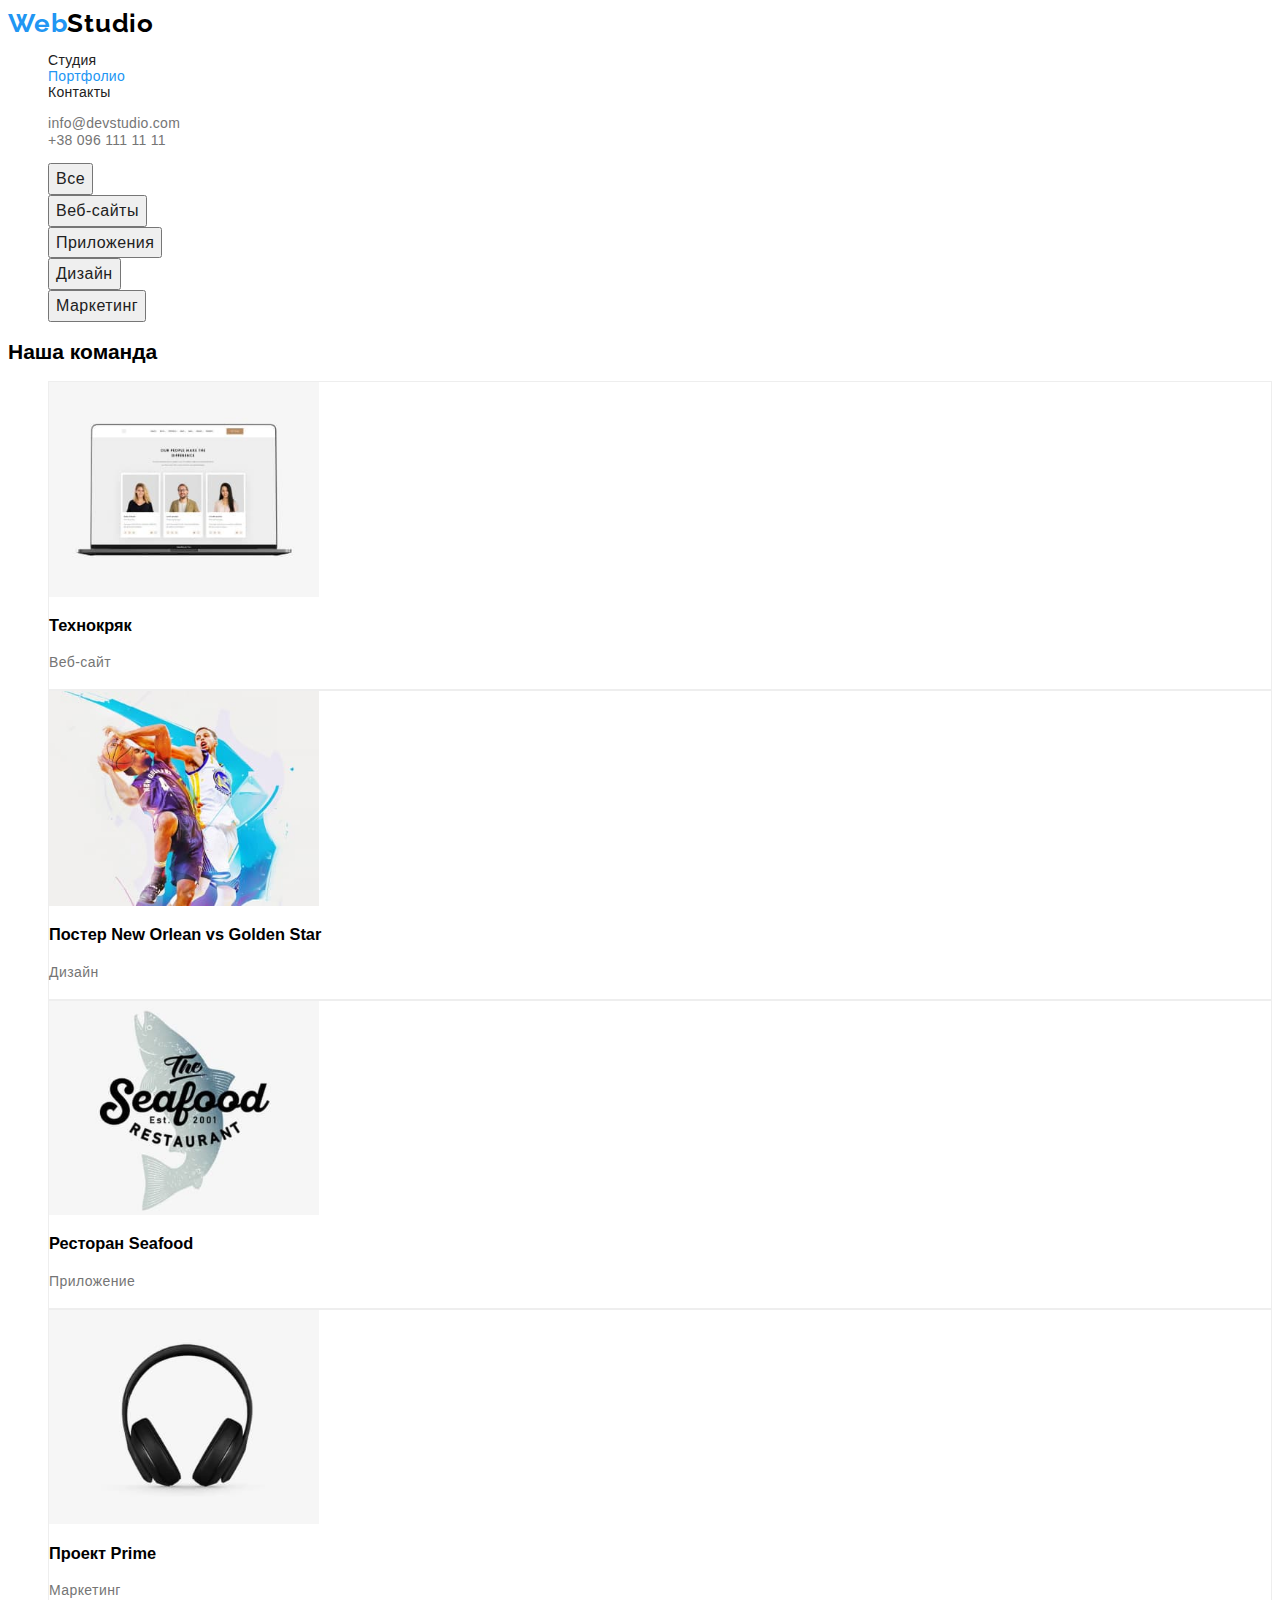
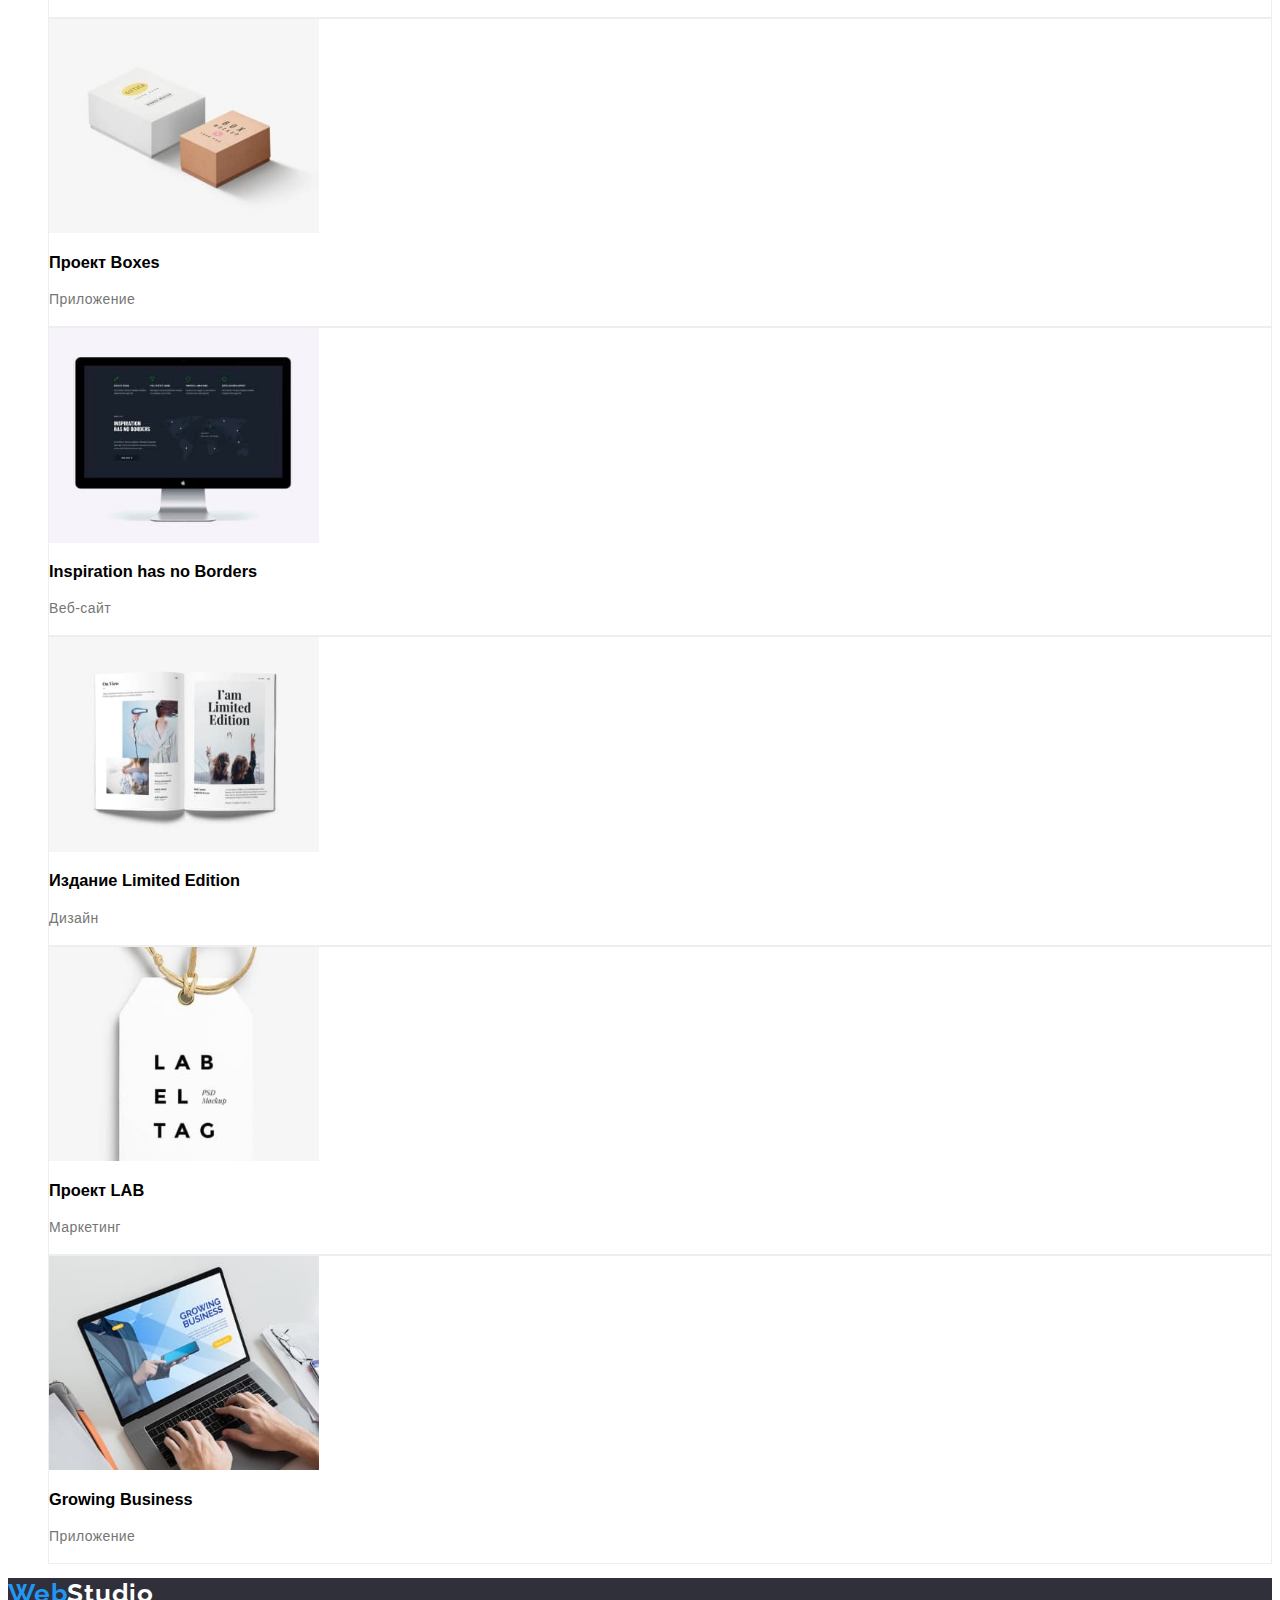
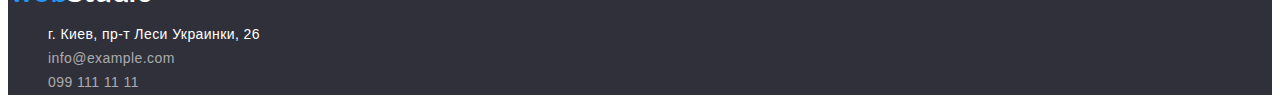
==== portfolio.html @ 7fb5f5e3 "Initial commit" ====
<!DOCTYPE html>
<html lang="en">
<head>
    <meta charset="UTF-8">
    <meta http-equiv="X-UA-Compatible" content="IE=edge">
    <meta name="viewport" content="width=device-width, initial-scale=1.0">
    <title>Document</title>
    <link rel="preconnect" href="https://fonts.googleapis.com">
    <link rel="preconnect" href="https://fonts.gstatic.com" crossorigin>
    <link href="https://fonts.googleapis.com/css2?family=Raleway:wght@700&family=Roboto+Slab:wght@400;500;700;900&display=swap" rel="stylesheet">
    <link rel="stylesheet" href="css/styles.css">
</head>
<body>
     <!--Шапка-->
     <header class="page-header">
        <a href="" class="logo link">Web<span class="logo-black">Studio</span></a>
    <nav class="top-nav">
        <ul class="site-nav list"> 
            <li class="site-nav-link" ><a href="./index.html" class="link">Студия</a></li>
            <li class="site-nav-link"><a href="./portfolio.html" class="link current">Портфолио</a></li>
            <li class="site-nav-link" ><a href="" class="link">Контакты</a></li>   
        </ul>
    </nav>
    <ul class="auth-nav list">
    <li> <a class="contact-mail link"  href="mailto:info@devstudio.com">info@devstudio.com</a></li>
    <li> <a class="contact-number link"  href="tel:+380961111111" >+38 096 111 11 11</a></li>
    </ul>
    </header>
    <main>
     
        <!--Фильтр работ-->
        <section class="work">
            <ul class="list">
                <li>
                    <button class="modal-btn-portfolio" type="button">Все</button>
                </li>
                <li>
                    <button class="modal-btn-portfolio" type="button">Веб-сайты</button>
                </li>
                <li>
                    <button class="modal-btn-portfolio" type="button">Приложения</button>
                </li>
            <li>
                <button class="modal-btn-portfolio" type="button">Дизайн</button>
            </li>
            <li>
                <button class="modal-btn-portfolio" type="button">Маркетинг</button>
            </li>
            </ul>
            <h2>Наша команда</h2>
            <ul class="list">
                <li class="cell">
                    <img src="./images/commands.jpg" alt="Команда на экране" width="270">
                    <h3 class="commands-item-portfolio">Технокряк</h3>
                    <p class="text">Веб-сайт</p>
                </li>
                <li class="cell">
                    <img src="./images/bascet.jpg" alt="Мяч" width="270">
                    <h3 >Постер New Orlean vs Golden Star</h3>
                    <p class="text">Дизайн</p>
                </li>
                <li class="cell">
                    <img src="./images/fish.jpg" alt="Рыба" width="270">
                    <h3 >Ресторан Seafood</h3>
                    <p class="text">Приложение</p>
                </li>
                <li class="cell">
                    <img src="./images/headphones.jpg" alt="наушники" width="270">
                    <h3 >Проект Prime</h3>
                    <p class="text">Маркетинг</p>
                </li>
                <li class="cell">
                    <img src="./images/cubes.jpg" alt="кубики" width="270">
                    <h3 >Проект Boxes</h3>
                    <p class="text">Приложение</p>
                </li>
                <li class="cell">
                    <img src="./images/black.jpg" alt="черный Экран" width="270">
                    <h3 >Inspiration has no Borders</h3>
                    <p class="text">Веб-сайт</p>
                </li>
                <li class="cell">
                    <img src="./images/book.jpg" alt="книга" width="270">
                    <h3 >Издание Limited Edition</h3>
                    <p class="text">Дизайн</p>
                </li>
                <li class="cell">
                    <img src="./images/lab.jpg" alt="брелок" width="270">
                    <h3 >Проект LAB</h3>
                    <p class="text">Маркетинг</p>
                </li>
                <li class="cell">
                    <img src="./images/notebook.jpg" alt="ноутбук" width="270">
                    <h3 >Growing Business</h3>
                    <p class="text">Приложение</p>
                </li>
            </ul>
        </section>
    </main>
    <footer class="footer">
        <!--Подвал-->
        <a href="" class="logo link">Web<span class="logo-white">Studio</span></a>
             <address>
            <ul class="auth-nav list" >
           <li><a  href="https://goo.gl/maps/sg8tNVo4KqcRhNFi8" target="_blank" class="link address"> г. Киев, пр-т Леси Украинки, 26</a></li>
           <li><a  href="mailto:info@example.com" class="link address-footer">info@example.com</a></li>
            <li><a  href="tel:0991111111" class="link address-footer"> 099 111 11 11</a></li>  
        </ul>  
              </address>
          </footer>
</body>
</html>
---- css/styles.css ----
:root {
  --primary-font-family:'Roboto', sans-serif;
  --secondary-font-family:'Raleway', sans-serif;
  --primary-text-color-theme-dark:rgba(255, 255, 255, 0.6);
  --secondary-text-color-theme-dark: #FFFFFF;
  --primary-text-color-theme-light:#757575;
  --secondary-text-color-theme-light: #212121;
  --primary-logo-color: #000000;
  --primary-about-commanda: #F5F4FA;
  --site-nav-activ-color: red; 
  --primary-hero-color: #2F303A;
  --secondary-cell-color: #EEEEEE;
  --accent-color:#2196F3;
}
body {
  font-family: var(--primary-font-family);
  font-style: normal;
  font-size: 14px;
  background-color:var(--secondary-text-color-theme-dark); 
}
.logo {
font-family: var(--secondary-font-family);
font-weight: bold;
font-size: 26px;
line-height: 1.19;
/* identical to box height */
letter-spacing: 0.03em;
color: var(--accent-color);
}
.logo-black {
font-family:var(--secondary-font-family);
font-weight: bold;
font-size: 26px;
line-height: 1.19;
/* identical to box height */
letter-spacing: 0.03em;
color: var(--primary-logo-color)
}
.logo-white {
  font-family: var(--secondary-font-family);
  font-weight: bold;
  font-size: 26px;
  line-height: 1.19;
  /* identical to box height */
  letter-spacing: 0.03em;
  color: var(--secondary-text-color-theme-dark);
}

.list {
  list-style: none;
}
.link { 
  text-decoration: none;
}
/*Шапка*/
.site-nav .link {
  color: var(--secondary-text-color-theme-light);
}
.site-nav .link:hover,
.site-nav .link:focus {
  color: var(--accent-color);
}
.site-nav .link.current {
  color: var(--accent-color);
}
.site-nav .link:active {
  color: var(--site-nav-activ-color);
}
.text {
  font-weight: 400;
  line-height: 1.71;
  /* or 171% */
  letter-spacing: 0.03em;
  color: var(--primary-text-color-theme-light);
}
.page-header {
  background-color: var(--secondary-text-color-theme-dark);
}
.title {
  font-weight: 900;
  font-size: 44px;
  line-height: 1.36;
  text-align: center;
  letter-spacing: 0.06em;
  text-transform: uppercase;
  color: var(--secondary-text-color-theme-dark);
  }
.site-nav-link,
.contact-number,
.contact-mail
 {
font-weight: 500;
line-height: 1.14;
letter-spacing: 0.02em;
color: var(--primary-text-color-theme-light);
}
.contact-number:hover,
.contact-number:focus {
  color: var(--accent-color);
}
.contact-mail:hover,
.contact-mail:focus {
  color: var(--accent-color);
}
.modal-btn {
font-weight: bold;
font-size: 16px;
line-height: 1.88;
cursor: pointer;
background-color:var(--accent-color);
color: var(--secondary-text-color-theme-dark);
}
.modal-btn-portfolio {
font-weight: 500;
font-size: 16px;
line-height: 1.62;
/* identical to box height, or 162% */
text-align: center;
letter-spacing: 0.03em;
color: var(--secondary-text-color-theme-light);
}
.modal-btn-portfolio:hover,
.modal-btn-portfolio:focus {
 background:var(--accent-color);
/* shadow-middle */
box-shadow: 0px 3px 1px rgba(0, 0, 0, 0.1), 0px 1px 2px rgba(0, 0, 0, 0.08), 0px 2px 2px rgba(0, 0, 0, 0.12);
border-width: 4px;
color:var(--secondary-text-color-theme-dark);
}
.hero {
  background-color: var(--primary-hero-color);
}
.commands {
font-weight: bold;
font-size: 36px;
line-height: 1.24;
text-align: center;
letter-spacing: 0.03em;
color: var(--secondary-text-color-theme-light);
}
.commands-item {
  font-weight: bold;
  line-height: 1.14;
  letter-spacing: 0.03em;
  text-transform: uppercase;
  color: var(--secondary-text-color-theme-light);
}
.name {
font-weight: 500;
font-size: 16px;
line-height: 1.19;
/* identical to box height */
text-align: center;
letter-spacing: 0.03em;
color: var(--secondary-text-color-theme-light);
}
.text-name {
font-weight: normal;
font-size: 16px;
line-height: 1.19;
/* identical to box height */
text-align: center;
letter-spacing: 0.03em;
color: var(--primary-text-color-theme-light);
}
.footer {
  background-color: var(--primary-hero-color);
}
.address {
font-style: normal;
font-weight: normal;
line-height: 1.71;
/* or 171% */
letter-spacing: 0.03em;
color:var(--secondary-text-color-theme-dark);
}
.address-footer {
font-style: normal;
line-height: 1.71;
/* or 171% */
letter-spacing: 0.03em;
color: var(--primary-text-color-theme-dark);
}
.work {
  background-color: var(--secondary-text-color-theme-dark);
}
.about-commanda {
  background-color: var(--primary-about-commanda);
}
.cell {
 background: var(--secondary-text-color-theme-dark);
border: 1px solid var(--secondary-cell-color);
}
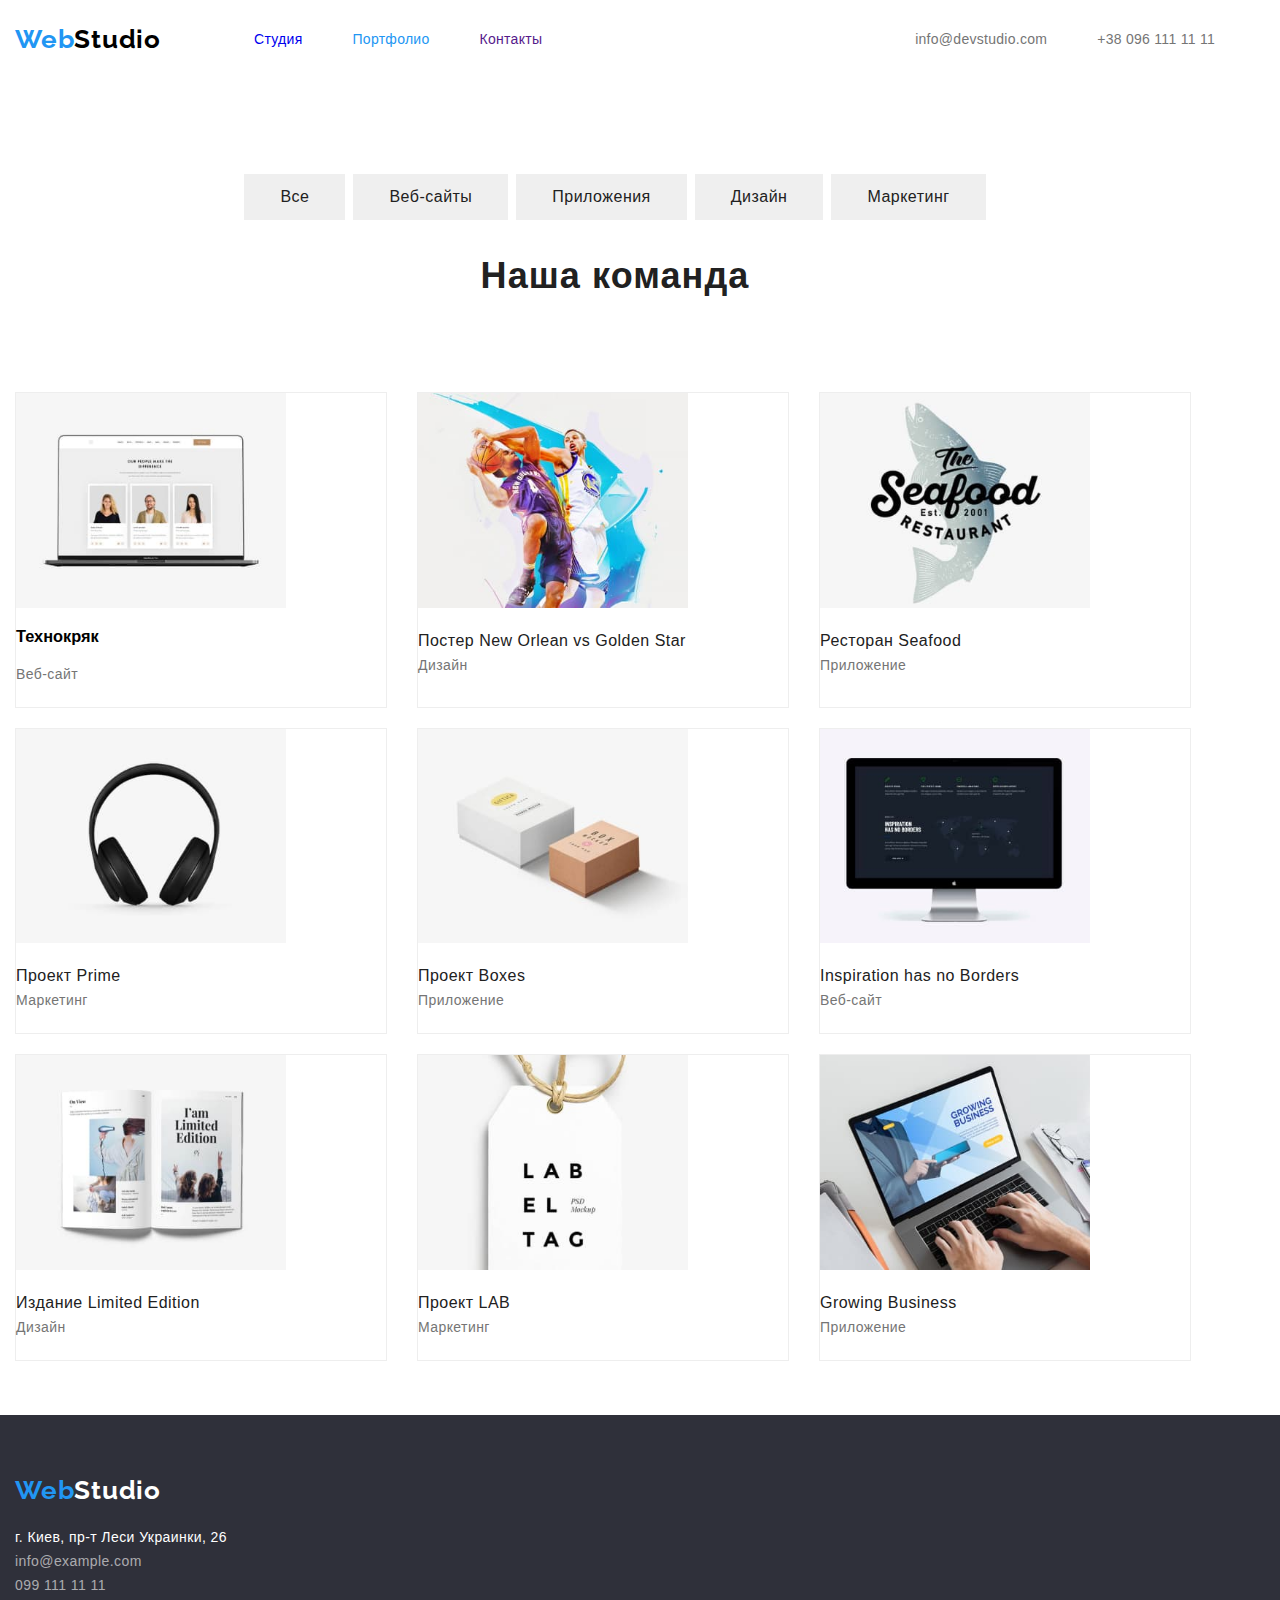
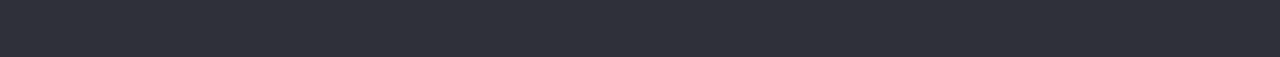
==== commit 50491506: "main" ====
--- a/portfolio.html
+++ b/portfolio.html
@@ -8,105 +8,107 @@
     <link rel="preconnect" href="https://fonts.googleapis.com">
     <link rel="preconnect" href="https://fonts.gstatic.com" crossorigin>
     <link href="https://fonts.googleapis.com/css2?family=Raleway:wght@700&family=Roboto+Slab:wght@400;500;700;900&display=swap" rel="stylesheet">
+    <link rel="" href="https://cdnjs.cloudflare.com/ajax/libs/modern-normalize/1.1.0/modern-normalize.min.css">
     <link rel="stylesheet" href="css/styles.css">
 </head>
 <body>
      <!--Шапка-->
-     <header class="page-header">
-        <a href="" class="logo link">Web<span class="logo-black">Studio</span></a>
-    <nav class="top-nav">
-        <ul class="site-nav list"> 
-            <li class="site-nav-link" ><a href="./index.html" class="link">Студия</a></li>
-            <li class="site-nav-link"><a href="./portfolio.html" class="link current">Портфолио</a></li>
-            <li class="site-nav-link" ><a href="" class="link">Контакты</a></li>   
-        </ul>
-    </nav>
-    <ul class="auth-nav list">
-    <li> <a class="contact-mail link"  href="mailto:info@devstudio.com">info@devstudio.com</a></li>
-    <li> <a class="contact-number link"  href="tel:+380961111111" >+38 096 111 11 11</a></li>
-    </ul>
-    </header>
+     <header class="page-header"> 
+        <nav class="top-nav container">
+            <a href="" class="logo link">Web<span class="logo-black">Studio</span></a>
+            <ul class="site-nav list"> 
+                <li class="site-nav-link" ><a href="./index.html" class="link ">Студия</a></li>
+                <li class="site-nav-link"><a href="./portfolio.html" class="link current">Портфолио</a></li>
+                <li class="site-nav-link" ><a href="" class="link">Контакты</a></li>   
+            </ul>
+        <ul class="auth-nav list">
+        <li class="auth-nav-link"> <a class="contact-mail link"  href="mailto:info@devstudio.com">info@devstudio.com</a></li>
+        <li class="auth-nav-link"> <a class="contact-number link"  href="tel:+380961111111" >+38 096 111 11 11</a></li>
+        </ul></nav> 
+        </header>
     <main>
      
         <!--Фильтр работ-->
-        <section class="work">
-            <ul class="list">
-                <li>
+        <section class="work-portfolio">
+            <div class="container"> 
+                <ul class="portfolio-btn list">
+                <li class="item">
                     <button class="modal-btn-portfolio" type="button">Все</button>
                 </li>
-                <li>
+                <li class="item">
                     <button class="modal-btn-portfolio" type="button">Веб-сайты</button>
                 </li>
-                <li>
+                <li class="item">
                     <button class="modal-btn-portfolio" type="button">Приложения</button>
                 </li>
-            <li>
+            <li class="item">
                 <button class="modal-btn-portfolio" type="button">Дизайн</button>
             </li>
-            <li>
+            <li class="item">
                 <button class="modal-btn-portfolio" type="button">Маркетинг</button>
             </li>
             </ul>
-            <h2>Наша команда</h2>
-            <ul class="list">
+            <h2 class="commands-prt">Наша команда</h2>
+            <ul class="portfolio-cell list">
                 <li class="cell">
                     <img src="./images/commands.jpg" alt="Команда на экране" width="270">
                     <h3 class="commands-item-portfolio">Технокряк</h3>
-                    <p class="text">Веб-сайт</p>
+                    <p class="text-prt">Веб-сайт</p>
                 </li>
                 <li class="cell">
                     <img src="./images/bascet.jpg" alt="Мяч" width="270">
-                    <h3 >Постер New Orlean vs Golden Star</h3>
-                    <p class="text">Дизайн</p>
+                    <h3 class="photo-name">Постер New Orlean vs Golden Star</h3>
+                    <p class="text-prt">Дизайн</p>
                 </li>
                 <li class="cell">
                     <img src="./images/fish.jpg" alt="Рыба" width="270">
-                    <h3 >Ресторан Seafood</h3>
-                    <p class="text">Приложение</p>
+                    <h3 class="photo-name">Ресторан Seafood</h3>
+                    <p class="text-prt">Приложение</p>
                 </li>
                 <li class="cell">
                     <img src="./images/headphones.jpg" alt="наушники" width="270">
-                    <h3 >Проект Prime</h3>
-                    <p class="text">Маркетинг</p>
+                    <h3 class="photo-name" >Проект Prime</h3>
+                    <p class="text-prt">Маркетинг</p>
                 </li>
                 <li class="cell">
                     <img src="./images/cubes.jpg" alt="кубики" width="270">
-                    <h3 >Проект Boxes</h3>
-                    <p class="text">Приложение</p>
+                    <h3 class="photo-name" >Проект Boxes</h3>
+                    <p class="text-prt">Приложение</p>
                 </li>
                 <li class="cell">
                     <img src="./images/black.jpg" alt="черный Экран" width="270">
-                    <h3 >Inspiration has no Borders</h3>
-                    <p class="text">Веб-сайт</p>
+                    <h3 class="photo-name">Inspiration has no Borders</h3>
+                    <p class="text-prt">Веб-сайт</p>
                 </li>
                 <li class="cell">
                     <img src="./images/book.jpg" alt="книга" width="270">
-                    <h3 >Издание Limited Edition</h3>
-                    <p class="text">Дизайн</p>
+                    <h3 class="photo-name">Издание Limited Edition</h3>
+                    <p class="text-prt">Дизайн</p>
                 </li>
                 <li class="cell">
                     <img src="./images/lab.jpg" alt="брелок" width="270">
-                    <h3 >Проект LAB</h3>
-                    <p class="text">Маркетинг</p>
+                    <h3 class="photo-name" >Проект LAB</h3>
+                    <p class="text-prt">Маркетинг</p>
                 </li>
                 <li class="cell">
                     <img src="./images/notebook.jpg" alt="ноутбук" width="270">
-                    <h3 >Growing Business</h3>
-                    <p class="text">Приложение</p>
+                    <h3 class="photo-name">Growing Business</h3>
+                    <p class="text-prt">Приложение</p>
                 </li>
             </ul>
-        </section>
+        </section></div>
     </main>
     <footer class="footer">
-        <!--Подвал-->
-        <a href="" class="logo link">Web<span class="logo-white">Studio</span></a>
-             <address>
-            <ul class="auth-nav list" >
-           <li><a  href="https://goo.gl/maps/sg8tNVo4KqcRhNFi8" target="_blank" class="link address"> г. Киев, пр-т Леси Украинки, 26</a></li>
-           <li><a  href="mailto:info@example.com" class="link address-footer">info@example.com</a></li>
-            <li><a  href="tel:0991111111" class="link address-footer"> 099 111 11 11</a></li>  
-        </ul>  
-              </address>
-          </footer>
+        <div class="container">
+  <!--Подвал-->
+  <div class="logo-footer"><a href="" class="logo link">Web<span class="logo-white">Studio</span></a></div>
+       <address>
+      <ul class="auth-nav-footer list" >
+     <li class="footer-nav"><a  href="https://goo.gl/maps/sg8tNVo4KqcRhNFi8" target="_blank" class="link address"> г. Киев, пр-т Леси Украинки, 26</a></li>
+     <li class="footer-nav"><a  href="mailto:info@example.com" class="link address-footer">info@example.com</a></li>
+      <li class="footer-nav"><a  href="tel:0991111111" class="link address-footer"> 099 111 11 11</a></li>  
+  </ul>  
+        </address></div>
+    </footer>
 </body>
 </html>--- a/css/styles.css
+++ b/css/styles.css
@@ -12,13 +12,23 @@
   --secondary-cell-color: #EEEEEE;
   --accent-color:#2196F3;
 }
+
+.list {
+  padding: 0;
+  margin-bottom: 0;
+  margin-top: 0;
+  list-style: none;
+}
 body {
+  margin: 0;
   font-family: var(--primary-font-family);
   font-style: normal;
   font-size: 14px;
   background-color:var(--secondary-text-color-theme-dark); 
 }
 .logo {
+  padding-top: 24px;
+  padding-bottom: 25px;
 font-family: var(--secondary-font-family);
 font-weight: bold;
 font-size: 26px;
@@ -46,15 +56,31 @@
   color: var(--secondary-text-color-theme-dark);
 }
 
-.list {
-  list-style: none;
-}
 .link { 
   text-decoration: none;
 }
 /*Шапка*/
+.top-nav {
+  display: flex;
+}
+.site-nav {
+  display: flex;
+  margin-left: 93px;
+}
+
+.site-nav-link:not(:last-child) {
+  margin-right: 50px;
+  color: var(--secondary-text-color-theme-light);
+}
+
 .site-nav .link {
-  color: var(--secondary-text-color-theme-light);
+  display: block;
+  padding-top: 32px;
+  padding-bottom: 32px;
+
+  font-weight: 500;
+line-height: 1.14;
+letter-spacing: 0.02em;
 }
 .site-nav .link:hover,
 .site-nav .link:focus {
@@ -66,21 +92,53 @@
 .site-nav .link:active {
   color: var(--site-nav-activ-color);
 }
+.auth-nav {
+  display: flex;
+  margin-left: auto;
+}
+.auth-nav .link {
+  display: block;
+  padding-top: 32px;
+  padding-bottom: 32px;
+}
+
+.auth-nav-link:not(:last-child) {
+  margin-right: 50px;
+}
+
+.logo-footer {
+  padding-top: 60px;
+  padding-bottom: 20px;
+}
+
 .text {
+  margin-top: 0;
+  margin-bottom: 0;
   font-weight: 400;
   line-height: 1.71;
   /* or 171% */
   letter-spacing: 0.03em;
   color: var(--primary-text-color-theme-light);
 }
+.text-prt {
+  margin-top: 0;
+  margin-bottom: 20px;
+  font-weight: 400;
+  line-height: 1.71;
+  /* or 171% */
+  letter-spacing: 0.03em;
+  color: var(--primary-text-color-theme-light);
+}
 .page-header {
   background-color: var(--secondary-text-color-theme-dark);
 }
 .title {
+  margin-top: 0;
+  margin-bottom: 35px;
   font-weight: 900;
   font-size: 44px;
   line-height: 1.36;
-  text-align: center;
+  
   letter-spacing: 0.06em;
   text-transform: uppercase;
   color: var(--secondary-text-color-theme-dark);
@@ -103,6 +161,11 @@
   color: var(--accent-color);
 }
 .modal-btn {
+display: inline;
+padding: 10px 32px;
+min-width: 200px;
+border: 4px solid transparent;
+text-align: center;
 font-weight: bold;
 font-size: 16px;
 line-height: 1.88;
@@ -111,6 +174,10 @@
 color: var(--secondary-text-color-theme-dark);
 }
 .modal-btn-portfolio {
+  display: inline;
+  padding: 6px 32px;
+  min-width: 73px;
+  border: 4px solid transparent;
 font-weight: 500;
 font-size: 16px;
 line-height: 1.62;
@@ -128,24 +195,101 @@
 color:var(--secondary-text-color-theme-dark);
 }
 .hero {
+  text-align: center;
   background-color: var(--primary-hero-color);
 }
-.commands {
-font-weight: bold;
+.feature-list {
+  display: flex;
+  flex-wrap: wrap;
+}
+.feature-list .item {
+  width: calc((100% - 90px)/4);
+  margin-right: 30px;
+}
+.feature-list .item:nth-child(4n) {
+  margin-right: 0;
+}
+.commands-img {
+  display: flex;
+  flex-wrap: wrap;
+}
+.commands-img .item {
+  width: calc((100% - 60px)/3);
+  margin-right: 30px;
+}
+.commands-img .item:nth-child(3n) {
+  margin-right: 0;
+}
+.commands-cell {
+  display: flex;
+  flex-wrap: wrap;
+}
+.commands-cell .cell {
+  width: 270px;
+  margin-right: 30px;
+}
+.commands-cell .cell:nth-child(4n) {
+  margin-right: 0;
+}
+
+.portfolio-btn {
+  display: flex;
+ justify-content: center;
+  padding-top: 94px;
+  padding-bottom: 34px;
+}
+.portfolio-btn .item + .item {
+margin-left: 8px;
+}
+.commands-prt{
+  margin-top: 0;
+  margin-bottom: 0;
+  font-weight: bold;
 font-size: 36px;
 line-height: 1.24;
 text-align: center;
 letter-spacing: 0.03em;
 color: var(--secondary-text-color-theme-light);
 }
+.portfolio-cell {
+  display: flex;
+  flex-wrap: wrap;
+  padding-top: 94px;
+  padding-bottom: 34px;
+}
+.portfolio-cell .cell {
+  width: 370px;
+  margin-right: 30px;
+  margin-bottom: 20px;
+}
+.portfolio-cell .cell:nth-child(3n) {
+margin-right: 0;
+}
 .commands-item {
+  margin-top: 0;
+  margin-bottom: 10px;
   font-weight: bold;
   line-height: 1.14;
   letter-spacing: 0.03em;
   text-transform: uppercase;
   color: var(--secondary-text-color-theme-light);
 }
+.commands {
+  margin-top: 0;
+  margin-bottom: 0;
+  padding-top: 94px;
+  padding-bottom: 50px;
+font-weight: bold;
+font-size: 36px;
+line-height: 1.24;
+text-align: center;
+letter-spacing: 0.03em;
+color: var(--secondary-text-color-theme-light);
+}
+
 .name {
+  margin-top: 30px;
+  margin-bottom: 10px;
 font-weight: 500;
 font-size: 16px;
 line-height: 1.19;
@@ -155,6 +299,8 @@
 color: var(--secondary-text-color-theme-light);
 }
 .text-name {
+  margin-top: 0;
+  margin-bottom: 30px;
 font-weight: normal;
 font-size: 16px;
 line-height: 1.19;
@@ -163,7 +309,18 @@
 letter-spacing: 0.03em;
 color: var(--primary-text-color-theme-light);
 }
+.photo-name {
+  margin-top: 20px;
+  margin-bottom: 4px;
+  font-weight: 500;
+font-size: 16px;
+line-height: 1.19;
+/* identical to box height */
+letter-spacing: 0.03em;
+color: var( --secondary-text-color-theme-light);
+}
 .footer {
+  padding-bottom: 60px;
   background-color: var(--primary-hero-color);
 }
 .address {
@@ -182,12 +339,20 @@
 color: var(--primary-text-color-theme-dark);
 }
 .work {
+ margin-bottom: 94px;
   background-color: var(--secondary-text-color-theme-dark);
 }
 .about-commanda {
+  margin-bottom: 94px;
   background-color: var(--primary-about-commanda);
 }
 .cell {
+  margin-bottom: 94px;
  background: var(--secondary-text-color-theme-dark);
 border: 1px solid var(--secondary-cell-color);
-}+}
+.container {
+  width: 1200px;
+  padding-left: 15px;
+  padding-right: 15px;
+}
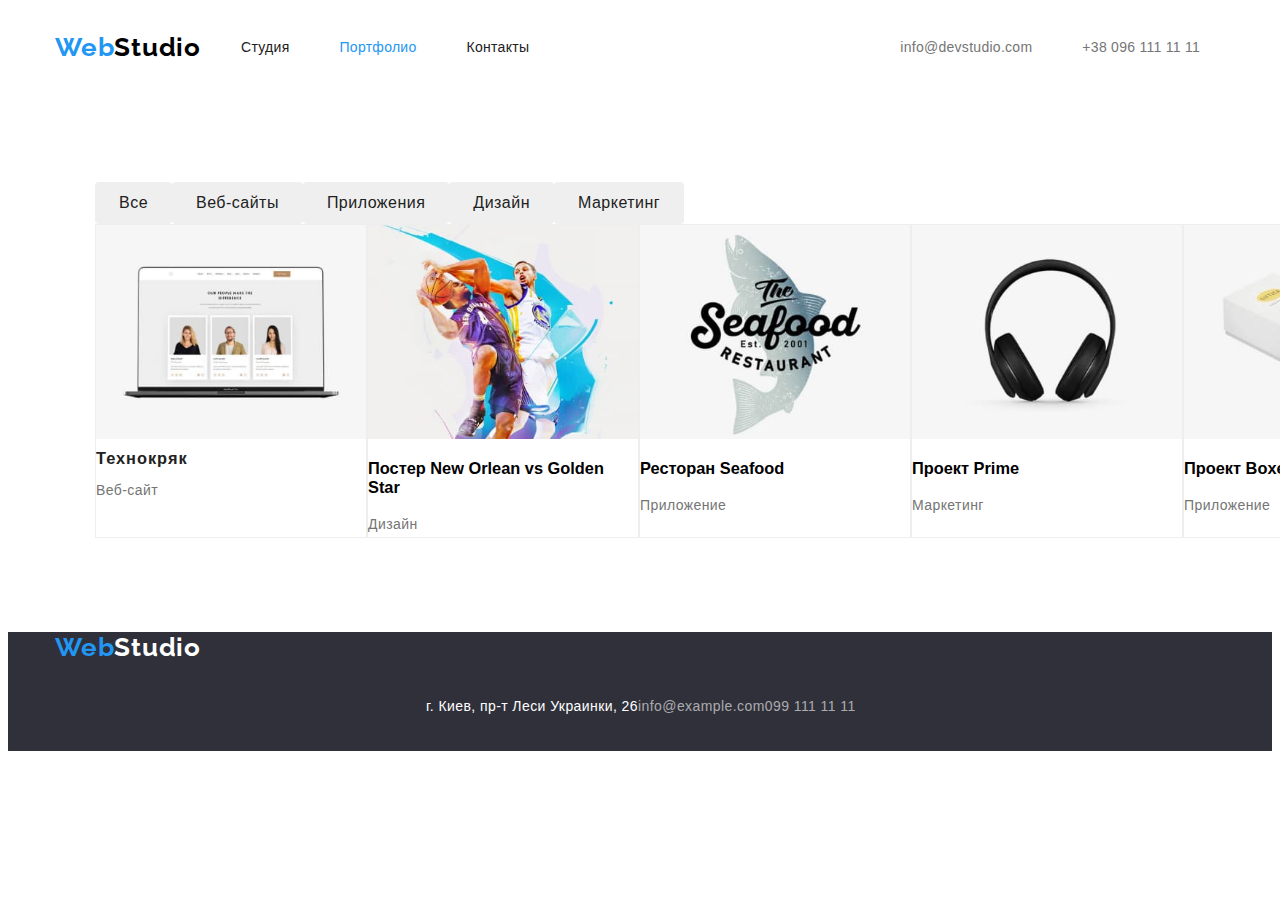
==== commit 0f5ec641: "main" ====
--- a/portfolio.html
+++ b/portfolio.html
@@ -12,103 +12,107 @@
     <link rel="stylesheet" href="css/styles.css">
 </head>
 <body>
-     <!--Шапка-->
-     <header class="page-header"> 
-        <nav class="top-nav container">
-            <a href="" class="logo link">Web<span class="logo-black">Studio</span></a>
-            <ul class="site-nav list"> 
-                <li class="site-nav-link" ><a href="./index.html" class="link ">Студия</a></li>
-                <li class="site-nav-link"><a href="./portfolio.html" class="link current">Портфолио</a></li>
-                <li class="site-nav-link" ><a href="" class="link">Контакты</a></li>   
-            </ul>
-        <ul class="auth-nav list">
-        <li class="auth-nav-link"> <a class="contact-mail link"  href="mailto:info@devstudio.com">info@devstudio.com</a></li>
-        <li class="auth-nav-link"> <a class="contact-number link"  href="tel:+380961111111" >+38 096 111 11 11</a></li>
-        </ul></nav> 
-        </header>
-    <main>
-     
-        <!--Фильтр работ-->
-        <section class="work-portfolio">
-            <div class="container"> 
-                <ul class="portfolio-btn list">
-                <li class="item">
-                    <button class="modal-btn-portfolio" type="button">Все</button>
-                </li>
-                <li class="item">
-                    <button class="modal-btn-portfolio" type="button">Веб-сайты</button>
-                </li>
-                <li class="item">
-                    <button class="modal-btn-portfolio" type="button">Приложения</button>
-                </li>
-            <li class="item">
-                <button class="modal-btn-portfolio" type="button">Дизайн</button>
-            </li>
-            <li class="item">
-                <button class="modal-btn-portfolio" type="button">Маркетинг</button>
-            </li>
-            </ul>
-            <h2 class="commands-prt">Наша команда</h2>
-            <ul class="portfolio-cell list">
-                <li class="cell">
-                    <img src="./images/commands.jpg" alt="Команда на экране" width="270">
-                    <h3 class="commands-item-portfolio">Технокряк</h3>
-                    <p class="text-prt">Веб-сайт</p>
-                </li>
-                <li class="cell">
-                    <img src="./images/bascet.jpg" alt="Мяч" width="270">
-                    <h3 class="photo-name">Постер New Orlean vs Golden Star</h3>
-                    <p class="text-prt">Дизайн</p>
-                </li>
-                <li class="cell">
-                    <img src="./images/fish.jpg" alt="Рыба" width="270">
-                    <h3 class="photo-name">Ресторан Seafood</h3>
-                    <p class="text-prt">Приложение</p>
-                </li>
-                <li class="cell">
-                    <img src="./images/headphones.jpg" alt="наушники" width="270">
-                    <h3 class="photo-name" >Проект Prime</h3>
-                    <p class="text-prt">Маркетинг</p>
-                </li>
-                <li class="cell">
-                    <img src="./images/cubes.jpg" alt="кубики" width="270">
-                    <h3 class="photo-name" >Проект Boxes</h3>
-                    <p class="text-prt">Приложение</p>
-                </li>
-                <li class="cell">
-                    <img src="./images/black.jpg" alt="черный Экран" width="270">
-                    <h3 class="photo-name">Inspiration has no Borders</h3>
-                    <p class="text-prt">Веб-сайт</p>
-                </li>
-                <li class="cell">
-                    <img src="./images/book.jpg" alt="книга" width="270">
-                    <h3 class="photo-name">Издание Limited Edition</h3>
-                    <p class="text-prt">Дизайн</p>
-                </li>
-                <li class="cell">
-                    <img src="./images/lab.jpg" alt="брелок" width="270">
-                    <h3 class="photo-name" >Проект LAB</h3>
-                    <p class="text-prt">Маркетинг</p>
-                </li>
-                <li class="cell">
-                    <img src="./images/notebook.jpg" alt="ноутбук" width="270">
-                    <h3 class="photo-name">Growing Business</h3>
-                    <p class="text-prt">Приложение</p>
-                </li>
-            </ul>
-        </section></div>
-    </main>
-    <footer class="footer">
-        <div class="container">
-  <!--Подвал-->
-  <div class="logo-footer"><a href="" class="logo link">Web<span class="logo-white">Studio</span></a></div>
-       <address>
-      <ul class="auth-nav-footer list" >
-     <li class="footer-nav"><a  href="https://goo.gl/maps/sg8tNVo4KqcRhNFi8" target="_blank" class="link address"> г. Киев, пр-т Леси Украинки, 26</a></li>
-     <li class="footer-nav"><a  href="mailto:info@example.com" class="link address-footer">info@example.com</a></li>
-      <li class="footer-nav"><a  href="tel:0991111111" class="link address-footer"> 099 111 11 11</a></li>  
-  </ul>  
-        </address></div>
-    </footer>
+    <!--Шапка-->
+    <header class="page-header">
+        <div class="container"> 
+            <div class="main-nav">
+       <a href="" class="logo link">Web<span class="logo-black">Studio</span></a>
+   <nav class="top-nav">
+       <ul class="site-nav list"> 
+           <li class="site-nav-link" ><a href="./index.html" class="link">Студия</a></li>
+           <li class="site-nav-link"><a href="./portfolio.html" class="link current">Портфолио</a></li>
+           <li class="site-nav-link" ><a href="" class="link">Контакты</a></li>   
+       </ul>
+   </nav>
+   <ul class="auth-nav list">
+   <li class="site-nav-link"> <a class="contact-mail link"  href="mailto:info@devstudio.com">info@devstudio.com</a></li>
+   <li class="site-nav-link"> <a class="contact-number link"  href="tel:+380961111111" >+38 096 111 11 11</a></li>
+   </ul></div></div> 
+   </header>
+   <main>
+    
+       <!--Фильтр работ-->
+       <section class="work section">
+        <div class="container">  
+           <ul class="list">
+               <li>
+                   <button class="modal-btn-portfolio" type="button">Все</button>
+               </li>
+               <li>
+                   <button class="modal-btn-portfolio" type="button">Веб-сайты</button>
+               </li>
+               <li>
+                   <button class="modal-btn-portfolio" type="button">Приложения</button>
+               </li>
+           <li>
+               <button class="modal-btn-portfolio" type="button">Дизайн</button>
+           </li>
+           <li>
+               <button class="modal-btn-portfolio" type="button">Маркетинг</button>
+           </li>
+           </ul></div>
+           <div class="container">  
+           <h2 hidden>Наша команда</h2>
+           <ul class="list">
+               <li class="cell">
+                   <img src="./images/commands.jpg" alt="Команда на экране" width="270">
+                   <h3 class="commands-item-portfolio">Технокряк</h3>
+                   <p class="text">Веб-сайт</p>
+               </li>
+               <li class="cell">
+                   <img src="./images/bascet.jpg" alt="Мяч" width="270">
+                   <h3 >Постер New Orlean vs Golden Star</h3>
+                   <p class="text">Дизайн</p>
+               </li>
+               <li class="cell">
+                   <img src="./images/fish.jpg" alt="Рыба" width="270">
+                   <h3 >Ресторан Seafood</h3>
+                   <p class="text">Приложение</p>
+               </li>
+               <li class="cell">
+                   <img src="./images/headphones.jpg" alt="наушники" width="270">
+                   <h3 >Проект Prime</h3>
+                   <p class="text">Маркетинг</p>
+               </li>
+               <li class="cell">
+                   <img src="./images/cubes.jpg" alt="кубики" width="270">
+                   <h3 >Проект Boxes</h3>
+                   <p class="text">Приложение</p>
+               </li>
+               <li class="cell">
+                   <img src="./images/black.jpg" alt="черный Экран" width="270">
+                   <h3 >Inspiration has no Borders</h3>
+                   <p class="text">Веб-сайт</p>
+               </li>
+               <li class="cell">
+                   <img src="./images/book.jpg" alt="книга" width="270">
+                   <h3 >Издание Limited Edition</h3>
+                   <p class="text">Дизайн</p>
+               </li>
+               <li class="cell">
+                   <img src="./images/lab.jpg" alt="брелок" width="270">
+                   <h3 >Проект LAB</h3>
+                   <p class="text">Маркетинг</p>
+               </li>
+               <li class="cell">
+                   <img src="./images/notebook.jpg" alt="ноутбук" width="270">
+                   <h3 >Growing Business</h3>
+                   <p class="text">Приложение</p>
+               </li>
+           </ul></div>
+       </section>
+   </main>
+   <footer class="footer">
+       <!--Подвал-->
+       <div class="container">  
+       <a href="" class="logo link">Web<span class="logo-white">Studio</span></a>
+            <address>
+           <ul class="auth-nav list" >
+          <li><a  href="https://goo.gl/maps/sg8tNVo4KqcRhNFi8" target="_blank" class="link address"> г. Киев, пр-т Леси Украинки, 26</a></li>
+          <li><a  href="mailto:info@example.com" class="link address-footer">info@example.com</a></li>
+           <li><a  href="tel:0991111111" class="link address-footer"> 099 111 11 11</a></li>  
+       </ul>  
+             </address></div>
+         </footer>
 </body>
 </html>--- a/css/styles.css
+++ b/css/styles.css
@@ -1,3 +1,11 @@
+html {
+  box-sizing: border-box;
+}
+*,
+*::before,
+*::after {
+  box-sizing: inherit;
+}
 :root {
   --primary-font-family:'Roboto', sans-serif;
   --secondary-font-family:'Raleway', sans-serif;
@@ -7,24 +15,21 @@
   --secondary-text-color-theme-light: #212121;
   --primary-logo-color: #000000;
   --primary-about-commanda: #F5F4FA;
-  --site-nav-activ-color: red; 
   --primary-hero-color: #2F303A;
   --secondary-cell-color: #EEEEEE;
   --accent-color:#2196F3;
 }
-
-.list {
-  padding: 0;
-  margin-bottom: 0;
-  margin-top: 0;
-  list-style: none;
-}
 body {
-  margin: 0;
   font-family: var(--primary-font-family);
   font-style: normal;
   font-size: 14px;
   background-color:var(--secondary-text-color-theme-dark); 
+}
+.container {
+  width: 1200px;
+ margin: 0 auto;
+ padding-left: 15px;
+ padding-right: 15px;
 }
 .logo {
   padding-top: 24px;
@@ -56,31 +61,30 @@
   color: var(--secondary-text-color-theme-dark);
 }
 
+.list {
+  display: flex;
+  margin-top: 0;
+  margin-bottom: 0;
+  list-style: none;
+}
 .link { 
   text-decoration: none;
 }
+.section {
+  padding-top:94px ;
+  padding-bottom: 94px;
+}
+ .no-padding {
+  padding-top: 0;
+  padding-bottom: 94px;
+}
 /*Шапка*/
-.top-nav {
-  display: flex;
-}
 .site-nav {
   display: flex;
-  margin-left: 93px;
-}
-
-.site-nav-link:not(:last-child) {
-  margin-right: 50px;
+  margin: auto;
+}
+.site-nav .link {
   color: var(--secondary-text-color-theme-light);
-}
-
-.site-nav .link {
-  display: block;
-  padding-top: 32px;
-  padding-bottom: 32px;
-
-  font-weight: 500;
-line-height: 1.14;
-letter-spacing: 0.02em;
 }
 .site-nav .link:hover,
 .site-nav .link:focus {
@@ -90,27 +94,8 @@
   color: var(--accent-color);
 }
 .site-nav .link:active {
-  color: var(--site-nav-activ-color);
-}
-.auth-nav {
-  display: flex;
-  margin-left: auto;
-}
-.auth-nav .link {
-  display: block;
-  padding-top: 32px;
-  padding-bottom: 32px;
-}
-
-.auth-nav-link:not(:last-child) {
-  margin-right: 50px;
-}
-
-.logo-footer {
-  padding-top: 60px;
-  padding-bottom: 20px;
-}
-
+  color: var(--accent-color);
+}
 .text {
   margin-top: 0;
   margin-bottom: 0;
@@ -120,25 +105,21 @@
   letter-spacing: 0.03em;
   color: var(--primary-text-color-theme-light);
 }
-.text-prt {
-  margin-top: 0;
-  margin-bottom: 20px;
-  font-weight: 400;
-  line-height: 1.71;
-  /* or 171% */
-  letter-spacing: 0.03em;
-  color: var(--primary-text-color-theme-light);
-}
 .page-header {
   background-color: var(--secondary-text-color-theme-dark);
 }
+.main-nav {
+  display: flex;
+ margin-left: auto;
+}
 .title {
-  margin-top: 0;
-  margin-bottom: 35px;
+  padding-top: 200px;
+  margin-top: 0;
+  margin-bottom: 30px;
+
   font-weight: 900;
   font-size: 44px;
   line-height: 1.36;
-  
   letter-spacing: 0.06em;
   text-transform: uppercase;
   color: var(--secondary-text-color-theme-dark);
@@ -152,6 +133,24 @@
 letter-spacing: 0.02em;
 color: var(--primary-text-color-theme-light);
 }
+
+.site-nav .site-nav-link + .site-nav-link {
+  margin-left: 50px;
+}
+.site-nav .link {
+  display: block;
+  padding-top: 32px;
+  padding-bottom: 32px;
+}
+.auth-nav {
+display: flex;
+margin-left: 331px;
+padding-top: 32px;
+  padding-bottom: 32px;
+}
+.auth-nav .site-nav-link + .site-nav-link {
+  margin-left: 50px;
+}
 .contact-number:hover,
 .contact-number:focus {
   color: var(--accent-color);
@@ -161,11 +160,12 @@
   color: var(--accent-color);
 }
 .modal-btn {
-display: inline;
-padding: 10px 32px;
-min-width: 200px;
-border: 4px solid transparent;
-text-align: center;
+  display: inline-block;
+  padding: 10px 32px;
+  border-radius: 4px;
+  border-color: var(--accent-color);
+  min-width: 200px;
+  text-align: center;
 font-weight: bold;
 font-size: 16px;
 line-height: 1.88;
@@ -174,96 +174,37 @@
 color: var(--secondary-text-color-theme-dark);
 }
 .modal-btn-portfolio {
-  display: inline;
-  padding: 6px 32px;
+  display: inline-block;
+  padding: 6px 22px;
   min-width: 73px;
-  border: 4px solid transparent;
 font-weight: 500;
 font-size: 16px;
 line-height: 1.62;
-/* identical to box height, or 162% */
-text-align: center;
+border-radius: 4px;
+border-color: transparent;
+text-align: center;
+cursor: pointer;
 letter-spacing: 0.03em;
 color: var(--secondary-text-color-theme-light);
 }
 .modal-btn-portfolio:hover,
 .modal-btn-portfolio:focus {
  background:var(--accent-color);
-/* shadow-middle */
-box-shadow: 0px 3px 1px rgba(0, 0, 0, 0.1), 0px 1px 2px rgba(0, 0, 0, 0.08), 0px 2px 2px rgba(0, 0, 0, 0.12);
-border-width: 4px;
 color:var(--secondary-text-color-theme-dark);
 }
 .hero {
   text-align: center;
   background-color: var(--primary-hero-color);
 }
-.feature-list {
-  display: flex;
-  flex-wrap: wrap;
-}
-.feature-list .item {
-  width: calc((100% - 90px)/4);
-  margin-right: 30px;
-}
-.feature-list .item:nth-child(4n) {
-  margin-right: 0;
-}
-.commands-img {
-  display: flex;
-  flex-wrap: wrap;
-}
-.commands-img .item {
-  width: calc((100% - 60px)/3);
-  margin-right: 30px;
-}
-.commands-img .item:nth-child(3n) {
-  margin-right: 0;
-}
-.commands-cell {
-  display: flex;
-  flex-wrap: wrap;
-}
-.commands-cell .cell {
-  width: 270px;
-  margin-right: 30px;
-}
-.commands-cell .cell:nth-child(4n) {
-  margin-right: 0;
-}
-
-.portfolio-btn {
-  display: flex;
- justify-content: center;
-  padding-top: 94px;
-  padding-bottom: 34px;
-}
-.portfolio-btn .item + .item {
-margin-left: 8px;
-}
-.commands-prt{
-  margin-top: 0;
-  margin-bottom: 0;
-  font-weight: bold;
+.commands {
+  margin-top: 0;
+  margin-bottom: 0;
+font-weight: bold;
 font-size: 36px;
 line-height: 1.24;
 text-align: center;
 letter-spacing: 0.03em;
 color: var(--secondary-text-color-theme-light);
-}
-.portfolio-cell {
-  display: flex;
-  flex-wrap: wrap;
-  padding-top: 94px;
-  padding-bottom: 34px;
-}
-.portfolio-cell .cell {
-  width: 370px;
-  margin-right: 30px;
-  margin-bottom: 20px;
-}
-.portfolio-cell .cell:nth-child(3n) {
-margin-right: 0;
 }
 .commands-item {
   margin-top: 0;
@@ -274,33 +215,29 @@
   text-transform: uppercase;
   color: var(--secondary-text-color-theme-light);
 }
-.commands {
-  margin-top: 0;
-  margin-bottom: 0;
-  padding-top: 94px;
-  padding-bottom: 50px;
-font-weight: bold;
-font-size: 36px;
-line-height: 1.24;
+.commands-item-portfolio {
+  margin-top: 0;
+  margin-bottom: 4px;
+  font-weight: bold;
+  line-height: 2;
+  letter-spacing: 0.06em;
+  color: var(--secondary-text-color-theme-light) ;
+}
+
+.name {
+  margin-top: 0;
+  margin-bottom: 0;
+font-weight: 500;
+font-size: 16px;
+line-height: 1.19;
+/* identical to box height */
 text-align: center;
 letter-spacing: 0.03em;
 color: var(--secondary-text-color-theme-light);
 }
-
-.name {
-  margin-top: 30px;
-  margin-bottom: 10px;
-font-weight: 500;
-font-size: 16px;
-line-height: 1.19;
-/* identical to box height */
-text-align: center;
-letter-spacing: 0.03em;
-color: var(--secondary-text-color-theme-light);
-}
 .text-name {
   margin-top: 0;
-  margin-bottom: 30px;
+  margin-bottom: 0;
 font-weight: normal;
 font-size: 16px;
 line-height: 1.19;
@@ -309,18 +246,7 @@
 letter-spacing: 0.03em;
 color: var(--primary-text-color-theme-light);
 }
-.photo-name {
-  margin-top: 20px;
-  margin-bottom: 4px;
-  font-weight: 500;
-font-size: 16px;
-line-height: 1.19;
-/* identical to box height */
-letter-spacing: 0.03em;
-color: var( --secondary-text-color-theme-light);
-}
 .footer {
-  padding-bottom: 60px;
   background-color: var(--primary-hero-color);
 }
 .address {
@@ -339,20 +265,15 @@
 color: var(--primary-text-color-theme-dark);
 }
 .work {
- margin-bottom: 94px;
   background-color: var(--secondary-text-color-theme-dark);
 }
 .about-commanda {
-  margin-bottom: 94px;
-  background-color: var(--primary-about-commanda);
+  background-color: var(--secondary-text-color-theme-dark);
+}
+.commands-cart {
+  background-color: var(--primary-about-commanda) ;
 }
 .cell {
-  margin-bottom: 94px;
  background: var(--secondary-text-color-theme-dark);
 border: 1px solid var(--secondary-cell-color);
 }
-.container {
-  width: 1200px;
-  padding-left: 15px;
-  padding-right: 15px;
-}
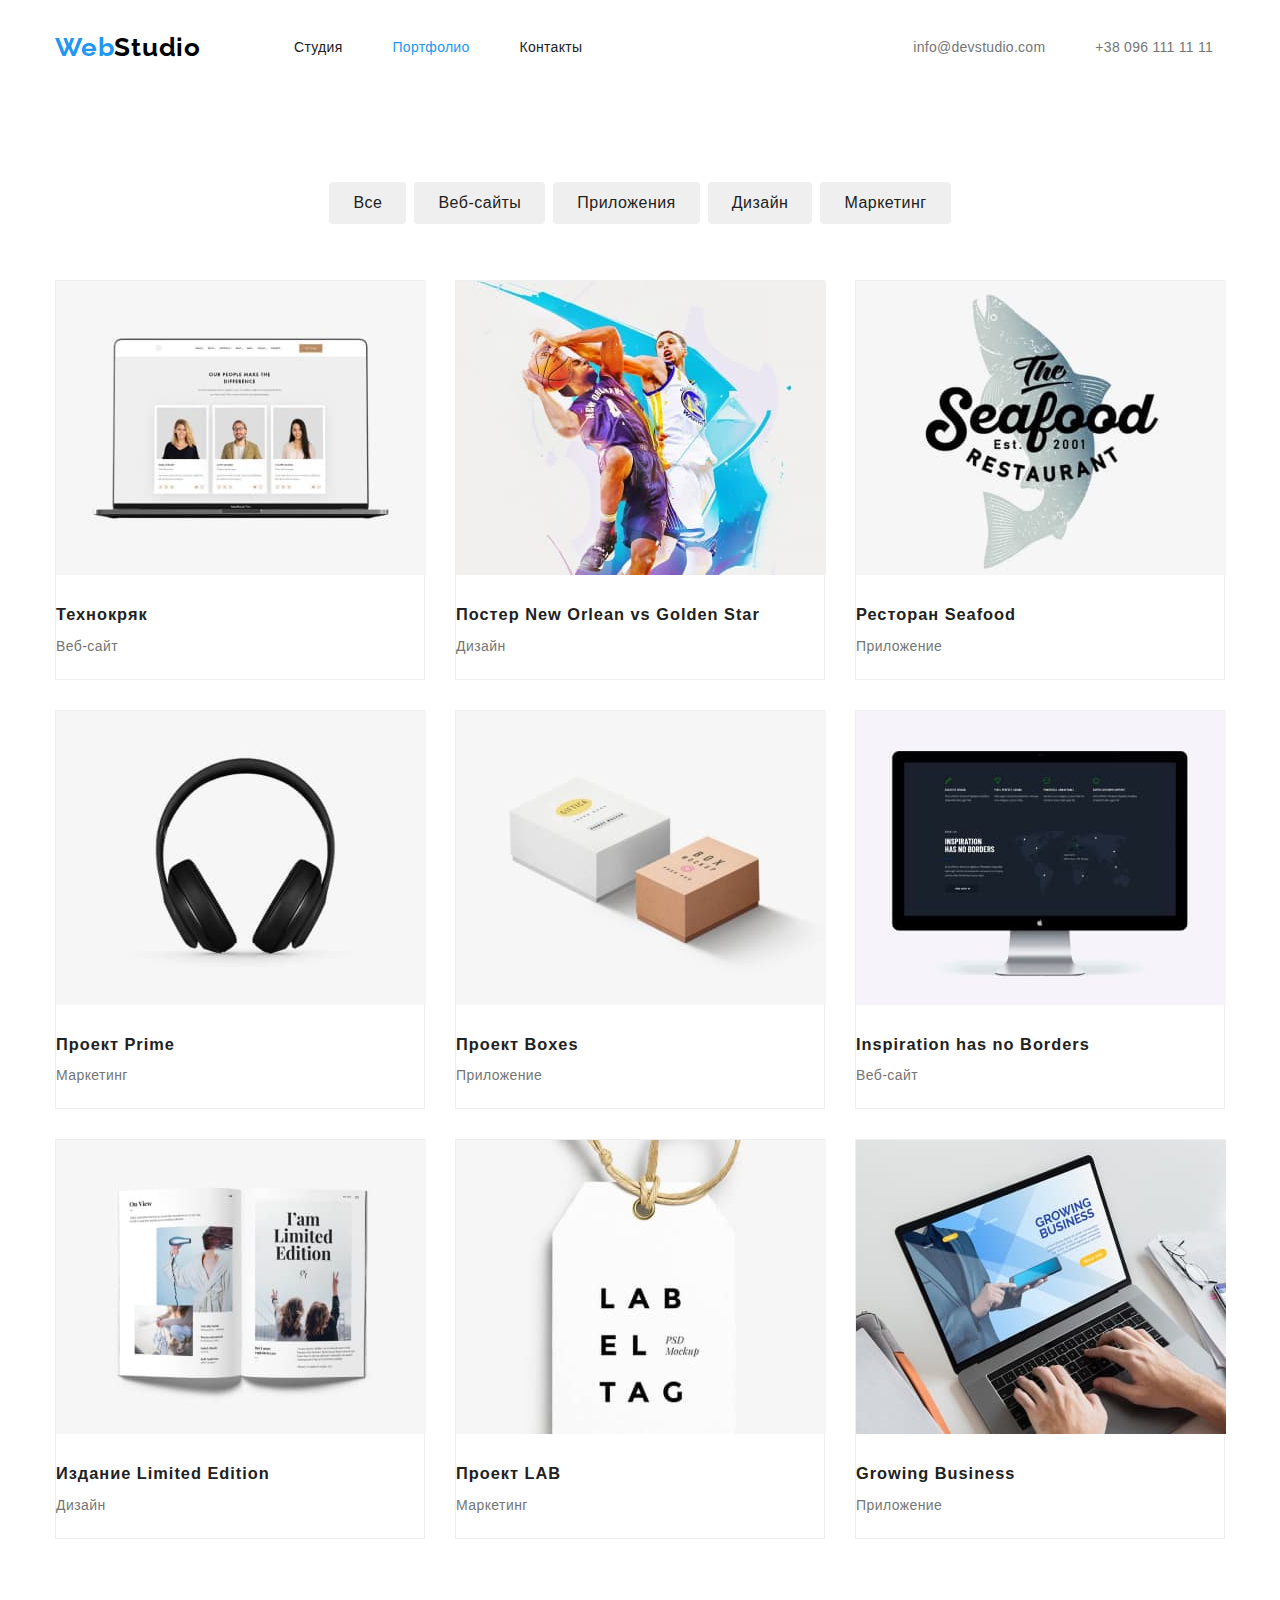
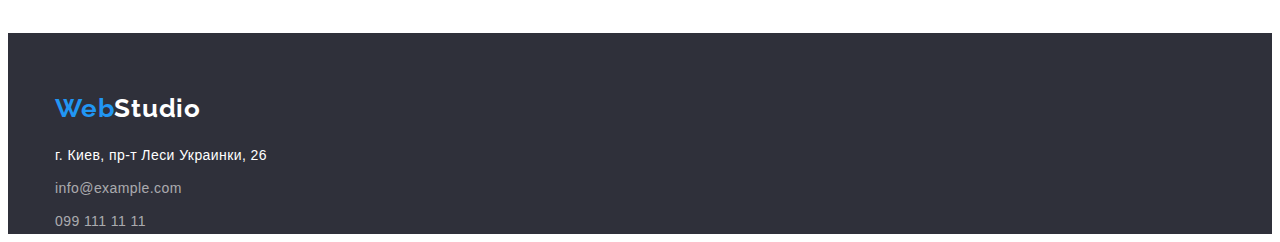
==== commit b3e6119f: "main" ====
--- a/portfolio.html
+++ b/portfolio.html
@@ -33,86 +33,87 @@
     
        <!--Фильтр работ-->
        <section class="work section">
-        <div class="container">  
-           <ul class="list">
-               <li>
+        <div class="container"> 
+            
+         <ul class="work-btn list">
+               <li class="portfolio-btn">
                    <button class="modal-btn-portfolio" type="button">Все</button>
                </li>
-               <li>
+               <li class="portfolio-btn">
                    <button class="modal-btn-portfolio" type="button">Веб-сайты</button>
                </li>
-               <li>
+               <li class="portfolio-btn">
                    <button class="modal-btn-portfolio" type="button">Приложения</button>
                </li>
-           <li>
+           <li class="portfolio-btn">
                <button class="modal-btn-portfolio" type="button">Дизайн</button>
            </li>
-           <li>
+           <li class="portfolio-btn">
                <button class="modal-btn-portfolio" type="button">Маркетинг</button>
            </li>
-           </ul></div>
-           <div class="container">  
-           <h2 hidden>Наша команда</h2>
-           <ul class="list">
-               <li class="cell">
-                   <img src="./images/commands.jpg" alt="Команда на экране" width="270">
+           </ul>
+           <h2 class="visually-hidden">Наша команда</h2>
+           <ul class="work-cell list">
+                <li class="cell">
+                   <img src="./images/commands.jpg" alt="Команда на экране" width="370">
                    <h3 class="commands-item-portfolio">Технокряк</h3>
                    <p class="text">Веб-сайт</p>
                </li>
                <li class="cell">
-                   <img src="./images/bascet.jpg" alt="Мяч" width="270">
-                   <h3 >Постер New Orlean vs Golden Star</h3>
-                   <p class="text">Дизайн</p>
+                   <img src="./images/bascet.jpg" alt="Мяч" width="370">
+                   <h3 class="commands-item-portfolio" >Постер New Orlean vs Golden Star</h3>
+                   <p class="text-portfolio">Дизайн</p>
                </li>
                <li class="cell">
-                   <img src="./images/fish.jpg" alt="Рыба" width="270">
-                   <h3 >Ресторан Seafood</h3>
-                   <p class="text">Приложение</p>
+                   <img src="./images/fish.jpg" alt="Рыба" width="370">
+                   <h3 class="commands-item-portfolio" >Ресторан Seafood</h3>
+                   <p class="text-portfolio">Приложение</p>
                </li>
                <li class="cell">
-                   <img src="./images/headphones.jpg" alt="наушники" width="270">
-                   <h3 >Проект Prime</h3>
-                   <p class="text">Маркетинг</p>
+                   <img src="./images/headphones.jpg" alt="наушники" width="370">
+                   <h3 class="commands-item-portfolio">Проект Prime</h3>
+                   <p class="text-portfolio">Маркетинг</p>
                </li>
                <li class="cell">
-                   <img src="./images/cubes.jpg" alt="кубики" width="270">
-                   <h3 >Проект Boxes</h3>
-                   <p class="text">Приложение</p>
+                   <img src="./images/cubes.jpg" alt="кубики" width="370">
+                   <h3 class="commands-item-portfolio">Проект Boxes</h3>
+                   <p class="text-portfolio">Приложение</p>
                </li>
                <li class="cell">
-                   <img src="./images/black.jpg" alt="черный Экран" width="270">
-                   <h3 >Inspiration has no Borders</h3>
-                   <p class="text">Веб-сайт</p>
+                   <img src="./images/black.jpg" alt="черный Экран" width="370">
+                   <h3 class="commands-item-portfolio" >Inspiration has no Borders</h3>
+                   <p class="text-portfolio">Веб-сайт</p>
                </li>
                <li class="cell">
-                   <img src="./images/book.jpg" alt="книга" width="270">
-                   <h3 >Издание Limited Edition</h3>
-                   <p class="text">Дизайн</p>
+                   <img src="./images/book.jpg" alt="книга" width="370">
+                   <h3 class="commands-item-portfolio" >Издание Limited Edition</h3>
+                   <p class="text-portfolio">Дизайн</p>
                </li>
                <li class="cell">
-                   <img src="./images/lab.jpg" alt="брелок" width="270">
-                   <h3 >Проект LAB</h3>
-                   <p class="text">Маркетинг</p>
+                   <img src="./images/lab.jpg" alt="брелок" width="370">
+                   <h3 class="commands-item-portfolio" >Проект LAB</h3>
+                   <p class="text-portfolio">Маркетинг</p>
                </li>
                <li class="cell">
-                   <img src="./images/notebook.jpg" alt="ноутбук" width="270">
-                   <h3 >Growing Business</h3>
-                   <p class="text">Приложение</p>
-               </li>
+                   <img src="./images/notebook.jpg" alt="ноутбук" width="370">
+                   <h3 class="commands-item-portfolio" >Growing Business</h3>
+                   <p class="text-portfolio">Приложение</p>
+               </li> 
            </ul></div>
        </section>
    </main>
    <footer class="footer">
-       <!--Подвал-->
-       <div class="container">  
-       <a href="" class="logo link">Web<span class="logo-white">Studio</span></a>
-            <address>
-           <ul class="auth-nav list" >
-          <li><a  href="https://goo.gl/maps/sg8tNVo4KqcRhNFi8" target="_blank" class="link address"> г. Киев, пр-т Леси Украинки, 26</a></li>
-          <li><a  href="mailto:info@example.com" class="link address-footer">info@example.com</a></li>
-           <li><a  href="tel:0991111111" class="link address-footer"> 099 111 11 11</a></li>  
-       </ul>  
-             </address></div>
-         </footer>
+    <!--Подвал-->
+    <div class="container">
+        <div class="logo-footer-conteiner">
+    <a href="" class="logo-footer link">Web<span class="logo-white">Studio</span></a></div>
+         <address>
+        <ul class="auth-nav-footer list" >
+       <li class="footer-link"><a  href="https://goo.gl/maps/sg8tNVo4KqcRhNFi8" target="_blank" class="link address"> г. Киев, пр-т Леси Украинки, 26</a></li>
+       <li class="footer-link"><a  href="mailto:info@example.com" class="link address-footer">info@example.com</a></li>
+        <li class="footer-link"><a  href="tel:0991111111" class="link address-footer"> 099 111 11 11</a></li>  
+    </ul>  
+          </address></div>
+      </footer>
 </body>
 </html>--- a/css/styles.css
+++ b/css/styles.css
@@ -31,9 +31,17 @@
  padding-left: 15px;
  padding-right: 15px;
 }
+.list {
+  display: flex;
+  margin-top: 0;
+  margin-bottom: 0;
+  padding: 0;
+  list-style: none;
+}
 .logo {
   padding-top: 24px;
   padding-bottom: 25px;
+  margin-right: 93px;
 font-family: var(--secondary-font-family);
 font-weight: bold;
 font-size: 26px;
@@ -61,11 +69,61 @@
   color: var(--secondary-text-color-theme-dark);
 }
 
-.list {
-  display: flex;
-  margin-top: 0;
+.logo-footer {
+  display: block;
+font-family: var(--secondary-font-family);
+font-weight: bold;
+font-size: 26px;
+line-height: 1.19;
+/* identical to box height */
+letter-spacing: 0.03em;
+color: var(--accent-color); 
+}
+.logo-footer-conteiner{
+  padding-top: 60px;
+  padding-bottom: 20px;
+}
+.list .item {
+  display: flex;
+  flex-wrap: wrap;
+  width: 270px;
+}
+.list .item +.item {
+margin-left: 30px;
+}
+
+.list .portfolio-btn + .portfolio-btn {
+  margin-left: 8px;
+}
+.list .about-commanda-item {
+  display: flex;
+  flex-wrap: wrap;
+  margin: auto
+}
+.list .about-commanda-item + .about-commanda-item {
+  margin-left: 30px;
+}
+
+.work-cell {
+  display: flex;
+  flex-wrap: wrap;
+  justify-content: center;
+}
+.work-cell .cell {
+  width: 370px;
+}
+.list .cell {
+margin-right: 30px;
+margin-bottom: 30px;
+}
+.list .cell:last-child {
+  margin-right: 0;
+}
+.work-cell .cell:nth-last-child(-n + 3){
   margin-bottom: 0;
-  list-style: none;
+}
+.work-cell .cell:nth-child(3n){
+  margin-right: 0;
 }
 .link { 
   text-decoration: none;
@@ -95,6 +153,16 @@
 }
 .site-nav .link:active {
   color: var(--accent-color);
+}
+.visually-hidden{
+  position: absolute;
+  width: 1px;
+  height: 1px;
+  margin: -1px;
+  padding: 0;
+  overflow: hidden;
+  border: 0;
+  clip: rect(0 0 0 0);
 }
 .text {
   margin-top: 0;
@@ -105,6 +173,15 @@
   letter-spacing: 0.03em;
   color: var(--primary-text-color-theme-light);
 }
+.text-portfolio {
+  margin-top: 0;
+  margin-bottom: 20px;
+  font-weight: 400;
+  line-height: 1.71;
+  /* or 171% */
+  letter-spacing: 0.03em;
+  color: var(--primary-text-color-theme-light);
+}
 .page-header {
   background-color: var(--secondary-text-color-theme-dark);
 }
@@ -116,6 +193,7 @@
   padding-top: 200px;
   margin-top: 0;
   margin-bottom: 30px;
+
 
   font-weight: 900;
   font-size: 44px;
@@ -151,6 +229,18 @@
 .auth-nav .site-nav-link + .site-nav-link {
   margin-left: 50px;
 }
+.auth-nav-footer {
+  display: block;
+  padding-left: 0;
+  padding-right: 0;
+}
+.footer-link {
+  display: block;
+  margin-top: 0;
+}
+.auth-nav-footer .footer-link + .footer-link{
+  margin-top: 9px;
+}
 .contact-number:hover,
 .contact-number:focus {
   color: var(--accent-color);
@@ -163,6 +253,7 @@
   display: inline-block;
   padding: 10px 32px;
   border-radius: 4px;
+  margin-bottom: 200px;
   border-color: var(--accent-color);
   min-width: 200px;
   text-align: center;
@@ -192,13 +283,20 @@
  background:var(--accent-color);
 color:var(--secondary-text-color-theme-dark);
 }
+.work-btn{
+  display: flex;
+  justify-content: center;
+  padding-bottom: 56px;
+}
+
 .hero {
   text-align: center;
   background-color: var(--primary-hero-color);
 }
+
 .commands {
   margin-top: 0;
-  margin-bottom: 0;
+  margin-bottom: 50px;
 font-weight: bold;
 font-size: 36px;
 line-height: 1.24;
@@ -216,7 +314,7 @@
   color: var(--secondary-text-color-theme-light);
 }
 .commands-item-portfolio {
-  margin-top: 0;
+  margin-top: 20px;
   margin-bottom: 4px;
   font-weight: bold;
   line-height: 2;
@@ -225,7 +323,7 @@
 }
 
 .name {
-  margin-top: 0;
+  margin-top: 30px;
   margin-bottom: 0;
 font-weight: 500;
 font-size: 16px;
@@ -236,8 +334,8 @@
 color: var(--secondary-text-color-theme-light);
 }
 .text-name {
-  margin-top: 0;
-  margin-bottom: 0;
+  margin-top: 10px;
+  margin-bottom: 30px;
 font-weight: normal;
 font-size: 16px;
 line-height: 1.19;
@@ -250,6 +348,8 @@
   background-color: var(--primary-hero-color);
 }
 .address {
+  display: flex;
+  flex-direction: column;
 font-style: normal;
 font-weight: normal;
 line-height: 1.71;
@@ -274,6 +374,7 @@
   background-color: var(--primary-about-commanda) ;
 }
 .cell {
+  width: 270px;
  background: var(--secondary-text-color-theme-dark);
 border: 1px solid var(--secondary-cell-color);
 }
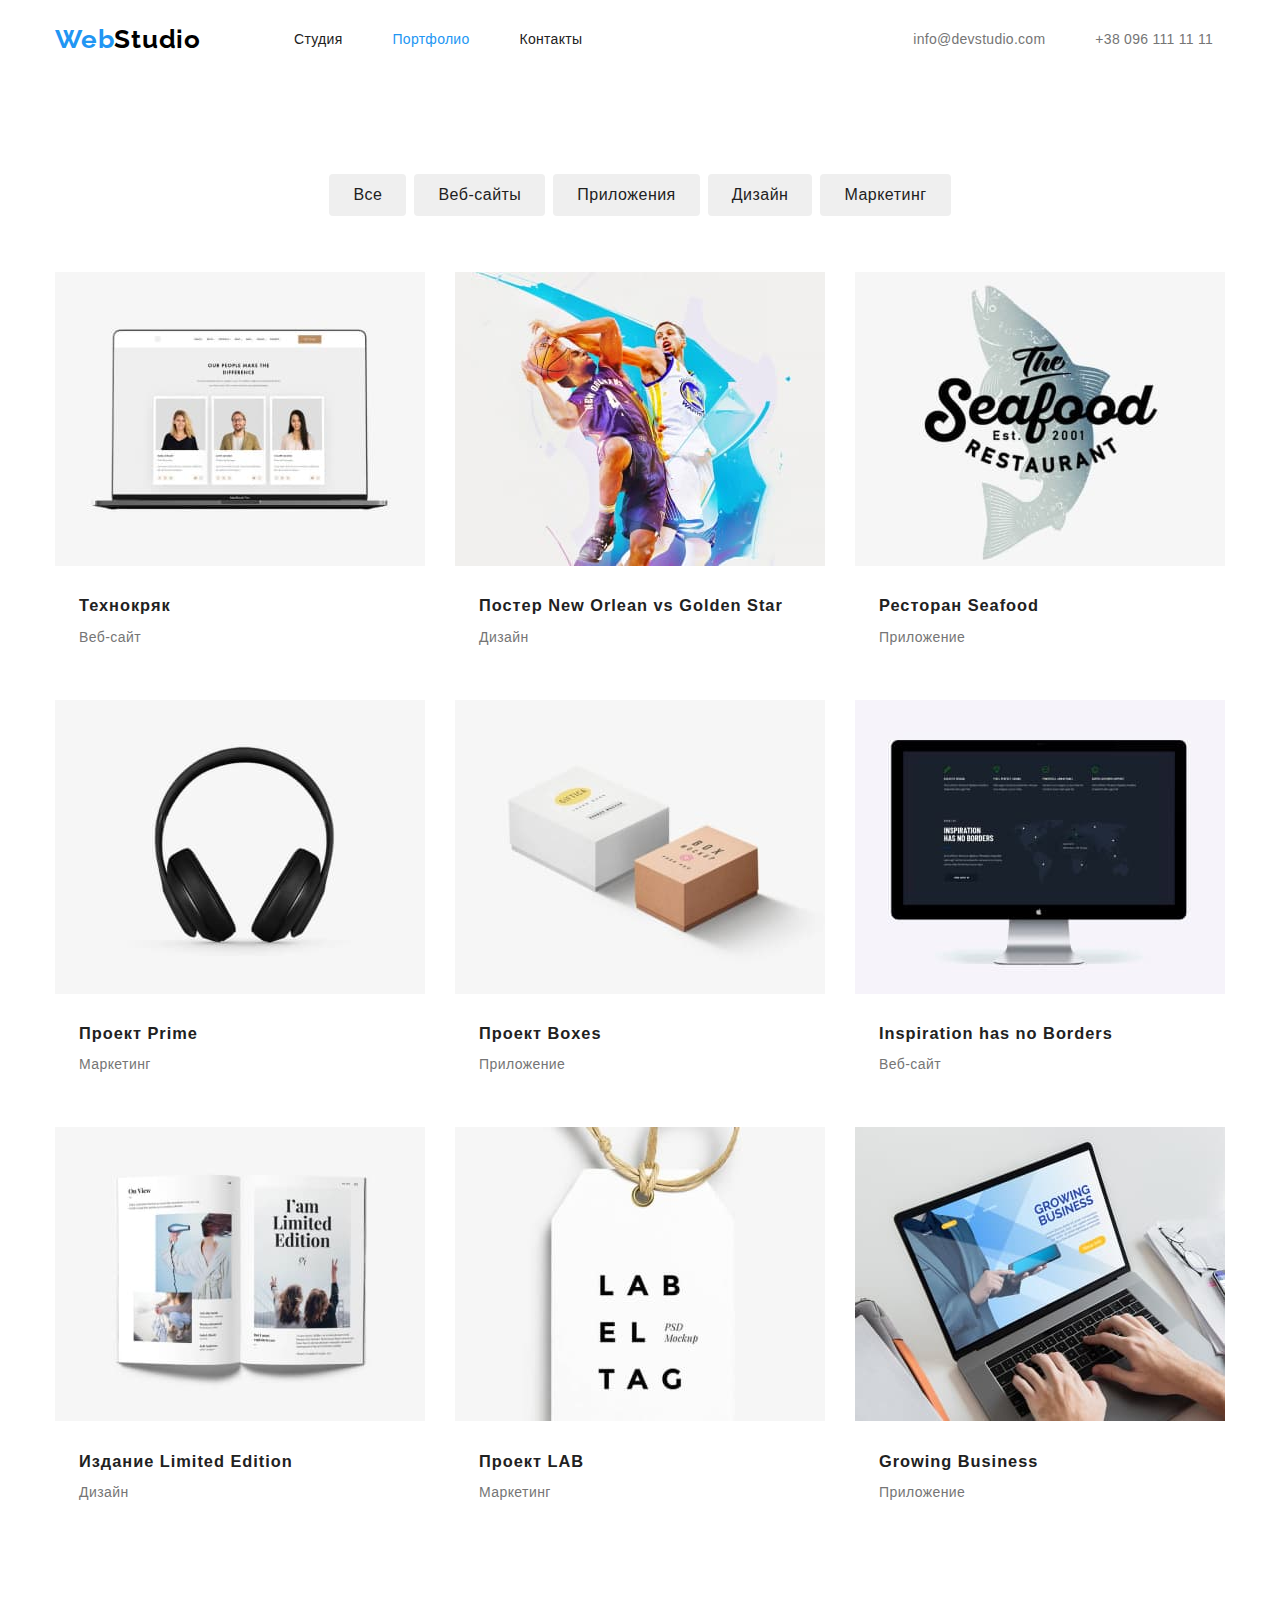
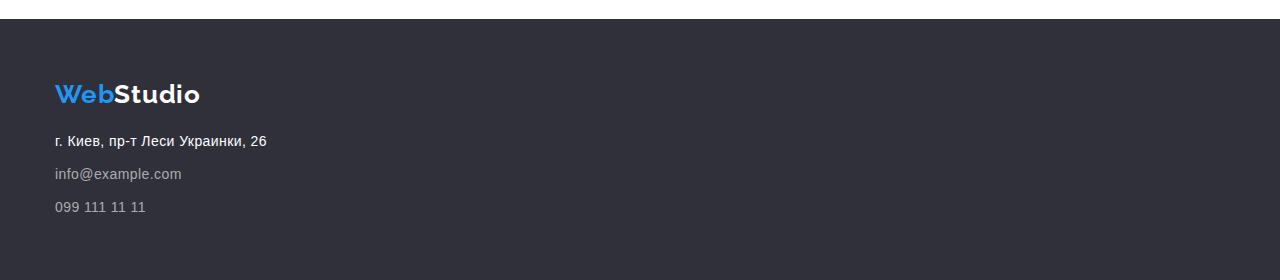
==== commit 3db27711: "main" ====
--- a/portfolio.html
+++ b/portfolio.html
@@ -8,7 +8,7 @@
     <link rel="preconnect" href="https://fonts.googleapis.com">
     <link rel="preconnect" href="https://fonts.gstatic.com" crossorigin>
     <link href="https://fonts.googleapis.com/css2?family=Raleway:wght@700&family=Roboto+Slab:wght@400;500;700;900&display=swap" rel="stylesheet">
-    <link rel="" href="https://cdnjs.cloudflare.com/ajax/libs/modern-normalize/1.1.0/modern-normalize.min.css">
+    <link rel="stylesheet" href="https://cdnjs.cloudflare.com/ajax/libs/modern-normalize/1.1.0/modern-normalize.min.css">
     <link rel="stylesheet" href="css/styles.css">
 </head>
 <body>
@@ -54,50 +54,51 @@
            </ul>
            <h2 class="visually-hidden">Наша команда</h2>
            <ul class="work-cell list">
-                <li class="cell">
+                <li class="cell-portfolio">
                    <img src="./images/commands.jpg" alt="Команда на экране" width="370">
-                   <h3 class="commands-item-portfolio">Технокряк</h3>
-                   <p class="text">Веб-сайт</p>
+                  <div class="cart-text">
+                      <h3 class="commands-item-portfolio">Технокряк</h3>
+                   <p class="text-portfolio">Веб-сайт</p></div>
                </li>
-               <li class="cell">
+               <li class="cell-portfolio">
                    <img src="./images/bascet.jpg" alt="Мяч" width="370">
-                   <h3 class="commands-item-portfolio" >Постер New Orlean vs Golden Star</h3>
-                   <p class="text-portfolio">Дизайн</p>
+                   <div class="cart-text"><h3 class="commands-item-portfolio" >Постер New Orlean vs Golden Star</h3>
+                   <p class="text-portfolio">Дизайн</p></div>
                </li>
-               <li class="cell">
+               <li class="cell-portfolio">
                    <img src="./images/fish.jpg" alt="Рыба" width="370">
-                   <h3 class="commands-item-portfolio" >Ресторан Seafood</h3>
-                   <p class="text-portfolio">Приложение</p>
+                   <div class="cart-text"><h3 class="commands-item-portfolio" >Ресторан Seafood</h3>
+                   <p class="text-portfolio">Приложение</p></div>
                </li>
-               <li class="cell">
+               <li class="cell-portfolio">
                    <img src="./images/headphones.jpg" alt="наушники" width="370">
-                   <h3 class="commands-item-portfolio">Проект Prime</h3>
-                   <p class="text-portfolio">Маркетинг</p>
+                   <div class="cart-text"><h3 class="commands-item-portfolio">Проект Prime</h3>
+                   <p class="text-portfolio">Маркетинг</p></div>
                </li>
-               <li class="cell">
+               <li class="cell-portfolio">
                    <img src="./images/cubes.jpg" alt="кубики" width="370">
-                   <h3 class="commands-item-portfolio">Проект Boxes</h3>
-                   <p class="text-portfolio">Приложение</p>
+                   <div class="cart-text"> <h3 class="commands-item-portfolio">Проект Boxes</h3>
+                   <p class="text-portfolio">Приложение</p></div>
                </li>
-               <li class="cell">
+               <li class="cell-portfolio">
                    <img src="./images/black.jpg" alt="черный Экран" width="370">
-                   <h3 class="commands-item-portfolio" >Inspiration has no Borders</h3>
-                   <p class="text-portfolio">Веб-сайт</p>
+                   <div class="cart-text"> <h3 class="commands-item-portfolio" >Inspiration has no Borders</h3>
+                   <p class="text-portfolio">Веб-сайт</p></div>
                </li>
-               <li class="cell">
+               <li class="cell-portfolio">
                    <img src="./images/book.jpg" alt="книга" width="370">
-                   <h3 class="commands-item-portfolio" >Издание Limited Edition</h3>
-                   <p class="text-portfolio">Дизайн</p>
+                   <div class="cart-text"> <h3 class="commands-item-portfolio" >Издание Limited Edition</h3>
+                   <p class="text-portfolio">Дизайн</p></div>
                </li>
-               <li class="cell">
+               <li class="cell-portfolio">
                    <img src="./images/lab.jpg" alt="брелок" width="370">
-                   <h3 class="commands-item-portfolio" >Проект LAB</h3>
-                   <p class="text-portfolio">Маркетинг</p>
+                   <div class="cart-text"><h3 class="commands-item-portfolio" >Проект LAB</h3>
+                   <p class="text-portfolio">Маркетинг</p></div>
                </li>
-               <li class="cell">
+               <li class="cell-portfolio">
                    <img src="./images/notebook.jpg" alt="ноутбук" width="370">
-                   <h3 class="commands-item-portfolio" >Growing Business</h3>
-                   <p class="text-portfolio">Приложение</p>
+                   <div class="cart-text"> <h3 class="commands-item-portfolio" >Growing Business</h3>
+                   <p class="text-portfolio">Приложение</p></div>
                </li> 
            </ul></div>
        </section>
@@ -105,8 +106,8 @@
    <footer class="footer">
     <!--Подвал-->
     <div class="container">
-        <div class="logo-footer-conteiner">
-    <a href="" class="logo-footer link">Web<span class="logo-white">Studio</span></a></div>
+        
+    <a href="" class="logo-footer link">Web<span class="logo-white">Studio</span></a>
          <address>
         <ul class="auth-nav-footer list" >
        <li class="footer-link"><a  href="https://goo.gl/maps/sg8tNVo4KqcRhNFi8" target="_blank" class="link address"> г. Киев, пр-т Леси Украинки, 26</a></li>
--- a/css/styles.css
+++ b/css/styles.css
@@ -20,6 +20,7 @@
   --accent-color:#2196F3;
 }
 body {
+  margin: 0;
   font-family: var(--primary-font-family);
   font-style: normal;
   font-size: 14px;
@@ -71,6 +72,7 @@
 
 .logo-footer {
   display: block;
+  margin-bottom: 20px;
 font-family: var(--secondary-font-family);
 font-weight: bold;
 font-size: 26px;
@@ -79,10 +81,7 @@
 letter-spacing: 0.03em;
 color: var(--accent-color); 
 }
-.logo-footer-conteiner{
-  padding-top: 60px;
-  padding-bottom: 20px;
-}
+
 .list .item {
   display: flex;
   flex-wrap: wrap;
@@ -114,15 +113,18 @@
 }
 .list .cell {
 margin-right: 30px;
-margin-bottom: 30px;
 }
 .list .cell:last-child {
   margin-right: 0;
 }
-.work-cell .cell:nth-last-child(-n + 3){
-  margin-bottom: 0;
-}
-.work-cell .cell:nth-child(3n){
+.list .cell-portfolio {
+  margin-right: 30px;
+  margin-bottom: 30px;
+}
+.work-cell .cell-portfolio:nth-last-child(-n + 3){
+  margin-bottom: 0;
+}
+.work-cell .cell-portfolio:nth-child(3n){
   margin-right: 0;
 }
 .link { 
@@ -165,6 +167,7 @@
   clip: rect(0 0 0 0);
 }
 .text {
+  
   margin-top: 0;
   margin-bottom: 0;
   font-weight: 400;
@@ -174,8 +177,10 @@
   color: var(--primary-text-color-theme-light);
 }
 .text-portfolio {
-  margin-top: 0;
-  margin-bottom: 20px;
+  padding-left: 24px;
+  padding-right: 24px;
+  margin-top: 0;
+  margin-bottom: 0;
   font-weight: 400;
   line-height: 1.71;
   /* or 171% */
@@ -190,11 +195,11 @@
  margin-left: auto;
 }
 .title {
-  padding-top: 200px;
+margin-left: 252px;
+ margin-right: 252px;
   margin-top: 0;
   margin-bottom: 30px;
-
-
+  
   font-weight: 900;
   font-size: 44px;
   line-height: 1.36;
@@ -223,7 +228,10 @@
 .auth-nav {
 display: flex;
 margin-left: 331px;
-padding-top: 32px;
+}
+.auth-nav .link{
+  display: block;
+  padding-top: 32px;
   padding-bottom: 32px;
 }
 .auth-nav .site-nav-link + .site-nav-link {
@@ -252,8 +260,6 @@
 .modal-btn {
   display: inline-block;
   padding: 10px 32px;
-  border-radius: 4px;
-  margin-bottom: 200px;
   border-color: var(--accent-color);
   min-width: 200px;
   text-align: center;
@@ -288,8 +294,15 @@
   justify-content: center;
   padding-bottom: 56px;
 }
+.cart-text {
+  display: block;
+  padding-top: 20px;
+  padding-bottom: 20px;
+}
 
 .hero {
+  padding-top: 200px;
+  padding-bottom: 200px;
   text-align: center;
   background-color: var(--primary-hero-color);
 }
@@ -314,8 +327,11 @@
   color: var(--secondary-text-color-theme-light);
 }
 .commands-item-portfolio {
-  margin-top: 20px;
+  margin-top: 0;
+  margin-bottom: 0;
   margin-bottom: 4px;
+  padding-left: 24px;
+  padding-right: 24px;
   font-weight: bold;
   line-height: 2;
   letter-spacing: 0.06em;
@@ -323,7 +339,7 @@
 }
 
 .name {
-  margin-top: 30px;
+  margin-top: 0;
   margin-bottom: 0;
 font-weight: 500;
 font-size: 16px;
@@ -335,7 +351,7 @@
 }
 .text-name {
   margin-top: 10px;
-  margin-bottom: 30px;
+  margin-bottom: 0;
 font-weight: normal;
 font-size: 16px;
 line-height: 1.19;
@@ -344,12 +360,15 @@
 letter-spacing: 0.03em;
 color: var(--primary-text-color-theme-light);
 }
-.footer {
-  background-color: var(--primary-hero-color);
+.cell-name {
+  padding-top: 30px;
+  padding-bottom: 30px;
 }
 .address {
   display: flex;
   flex-direction: column;
+  margin-top: 0;
+  margin-bottom: 0;
 font-style: normal;
 font-weight: normal;
 line-height: 1.71;
@@ -358,12 +377,20 @@
 color:var(--secondary-text-color-theme-dark);
 }
 .address-footer {
+  margin-top: 0;
+  margin-bottom: 0;
 font-style: normal;
 line-height: 1.71;
 /* or 171% */
 letter-spacing: 0.03em;
 color: var(--primary-text-color-theme-dark);
 }
+.footer {
+  padding-top: 60px;
+  padding-bottom: 60px;
+  background-color: var(--primary-hero-color);
+}
+
 .work {
   background-color: var(--secondary-text-color-theme-dark);
 }
